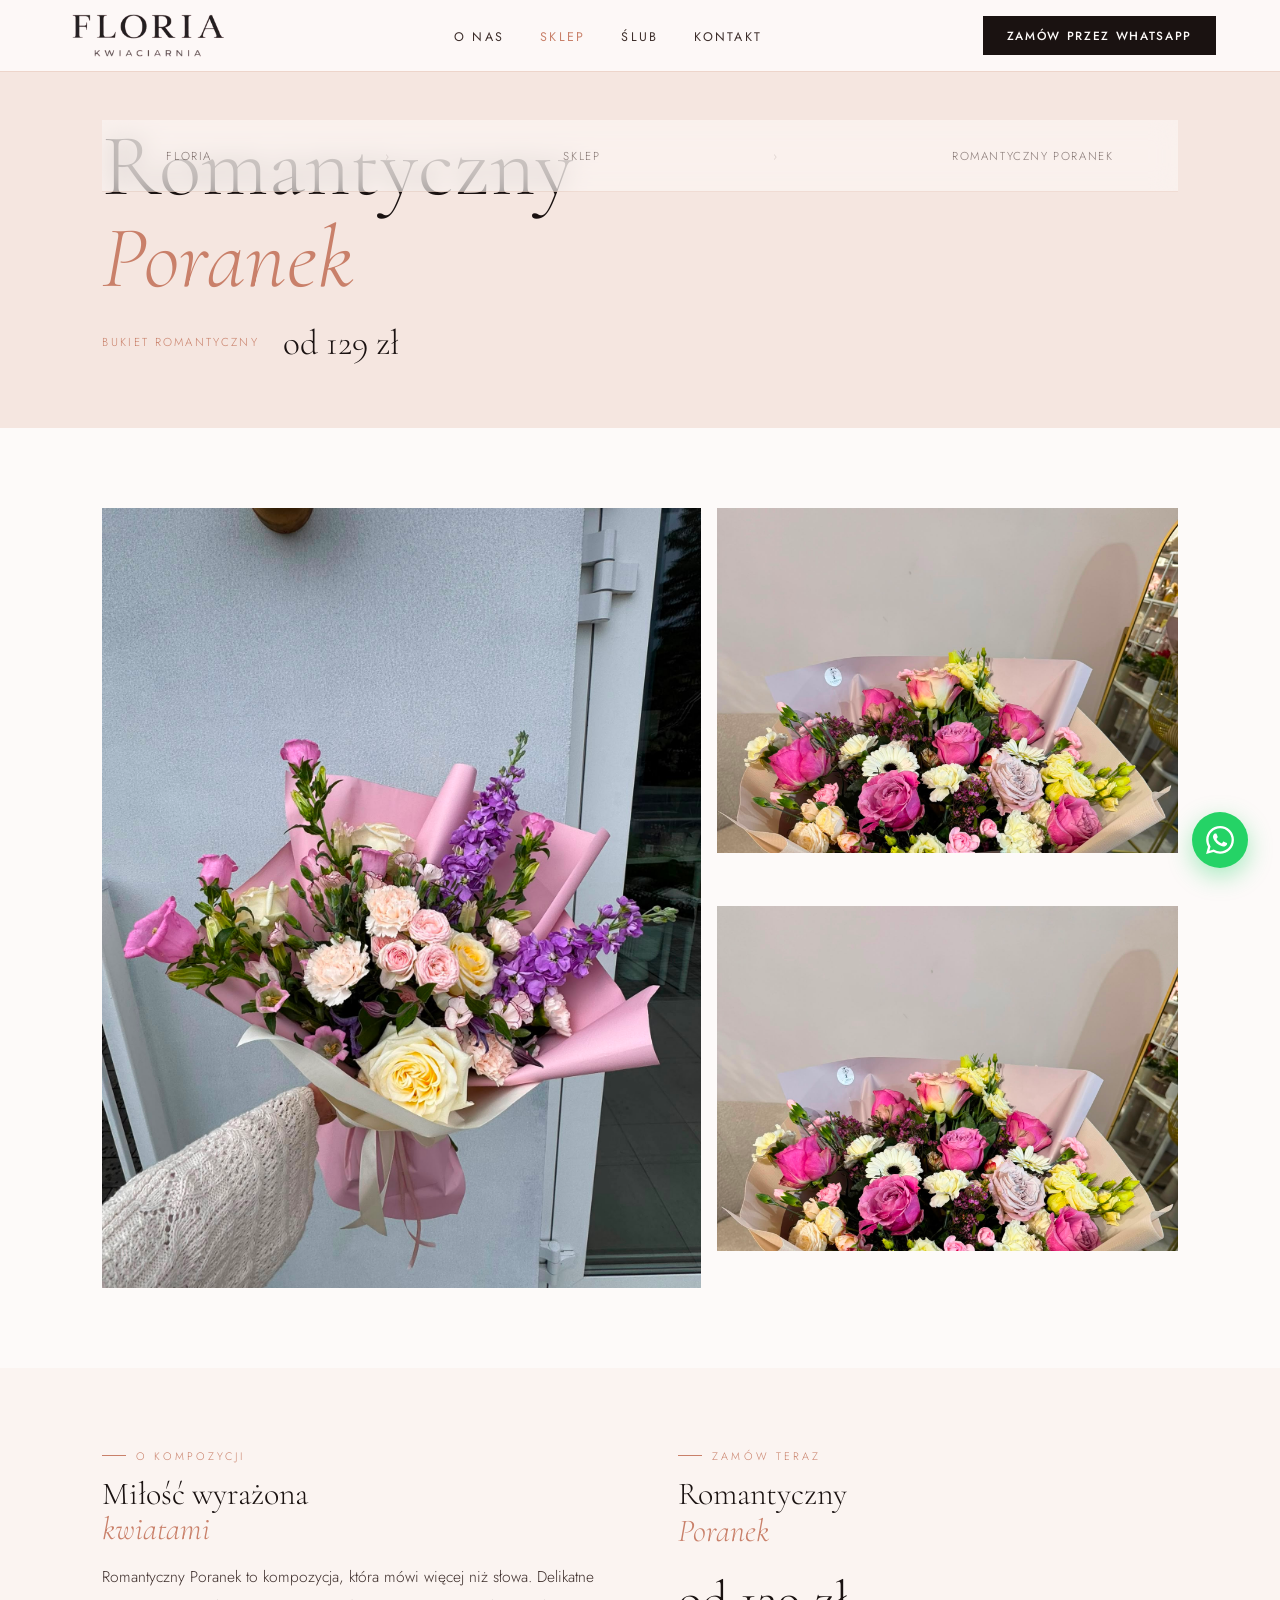
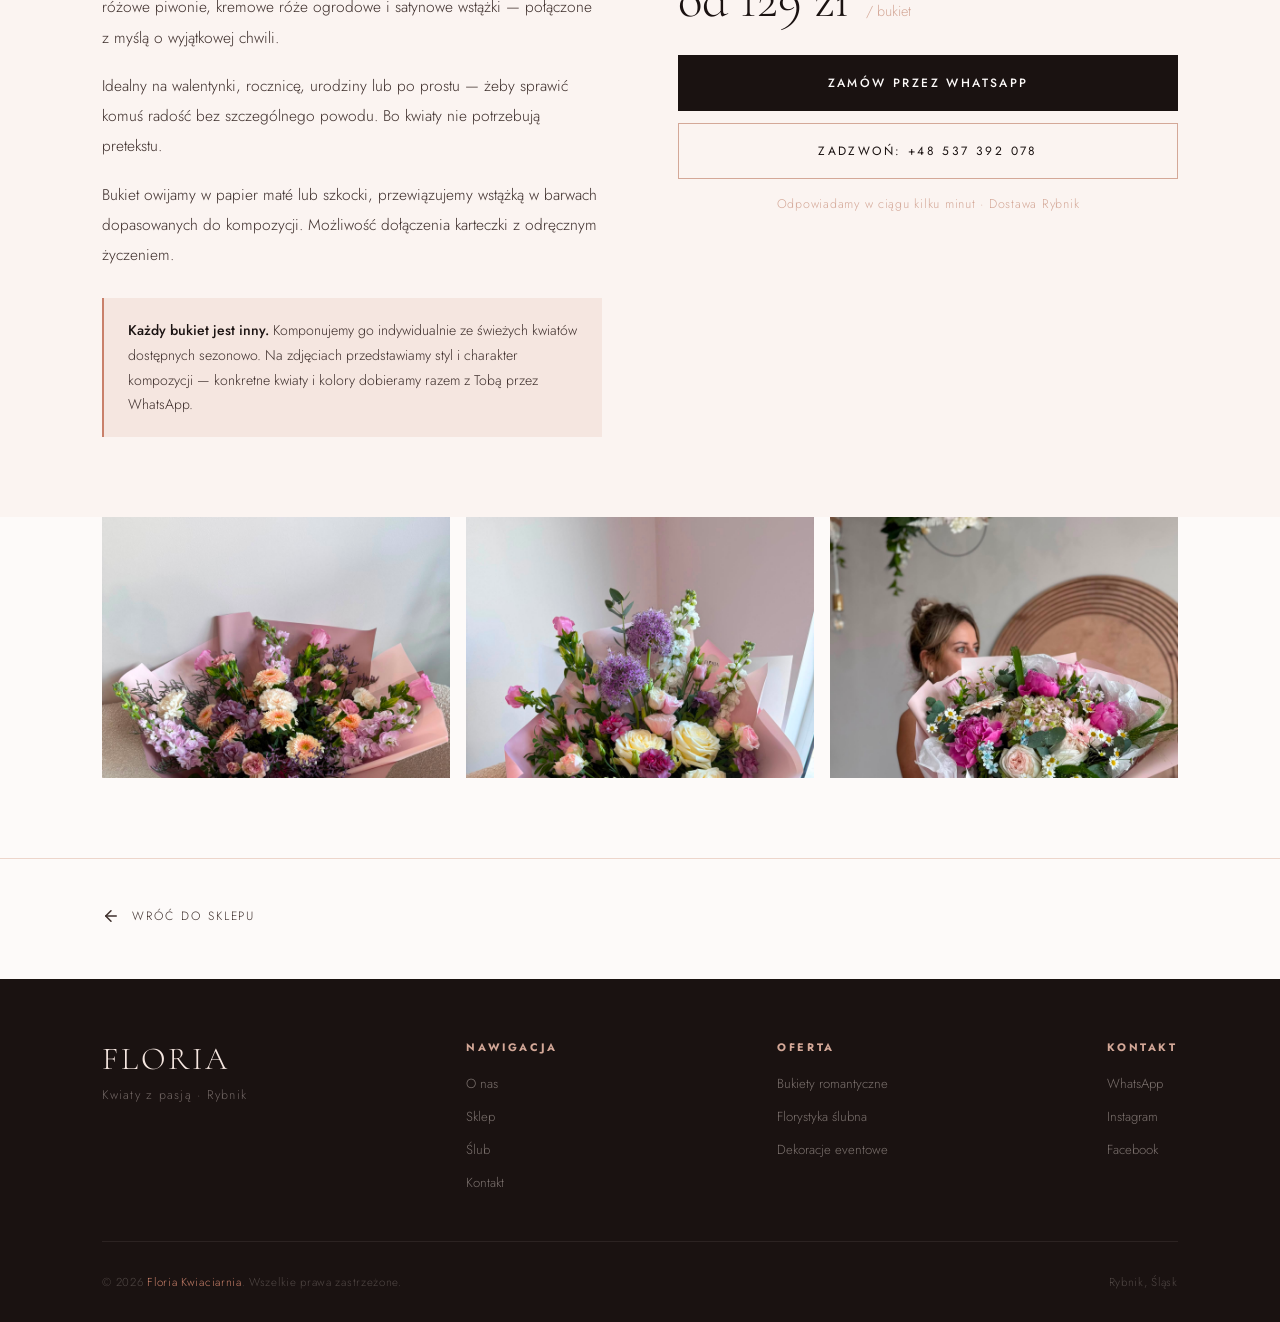
==== bukiet-romantyczny-poranek.html @ 24d621a2 "Add product subpages, wedding page and shared CSS - shared.css: extracted common styles for all subp" ====
<!DOCTYPE html>
<html lang="pl">
<head>
  <meta charset="UTF-8"/>
  <meta name="viewport" content="width=device-width, initial-scale=1.0"/>
  <title>Romantyczny Poranek — Bukiet kwiatów | Floria Kwiaciarnia Rybnik</title>
  <meta name="description" content="Romantyczny bukiet z różowych peonii, hortensji i delikatnych róż. Zamów przez WhatsApp — dostawa kwiatów Rybnik tego samego dnia. Floria Kwiaciarnia Rybnik."/>
  <link rel="canonical" href="https://kwiaciarniafloria.pl/bukiet-romantyczny-poranek.html"/>
  <link rel="stylesheet" href="shared.css"/>
</head>
<body>
<a href="#main-content" class="skip-link">Przejdź do treści</a>

<nav id="mainNav">
  <a href="index.html" class="nav-logo" aria-label="Floria – strona główna">
    <img src="images/logo-floria-nav.png" alt="Floria Kwiaciarnia Rybnik" width="160" height="80" loading="eager"/>
  </a>
  <ul class="nav-links">
    <li><a href="index.html#o-nas">O nas</a></li>
    <li><a href="index.html#sklep" class="active">Sklep</a></li>
    <li><a href="slub.html">Ślub</a></li>
    <li><a href="index.html#kontakt">Kontakt</a></li>
  </ul>
  <a href="https://wa.me/48502906966?text=Dzie%C5%84%20dobry!%20Chc%C4%99%20z%C5%82o%C5%BCy%C4%87%20zam%C3%B3wienie." class="nav-cta" target="_blank" rel="noopener noreferrer">Zamów przez WhatsApp</a>
  <button class="hamburger" id="hamburger" type="button" onclick="toggleMenu()" aria-label="Otwórz menu" aria-expanded="false">
    <span></span><span></span><span></span>
  </button>
</nav>
<div class="mobile-menu" id="mobileMenu">
  <a href="index.html#o-nas" onclick="closeMenu()">O nas</a>
  <a href="index.html#sklep" onclick="closeMenu()">Sklep</a>
  <a href="slub.html" onclick="closeMenu()">Ślub</a>
  <a href="index.html#kontakt" onclick="closeMenu()">Kontakt</a>
  <a href="https://wa.me/48502906966" target="_blank" rel="noopener noreferrer" style="color:var(--petal);margin-top:8px;">Zamów przez WhatsApp →</a>
</div>

<main id="main-content">

<!-- HERO -->
<section class="product-hero">
  <div class="product-hero-inner fade-up">
    <nav class="breadcrumb" aria-label="Breadcrumb">
      <a href="index.html">Floria</a>
      <span class="breadcrumb-sep">›</span>
      <a href="index.html#sklep">Sklep</a>
      <span class="breadcrumb-sep">›</span>
      <span>Romantyczny Poranek</span>
    </nav>
    <h1 class="product-hero-title">Romantyczny<br><em>Poranek</em></h1>
    <div class="product-hero-meta">
      <span class="product-hero-cat">Bukiet romantyczny</span>
      <span class="product-hero-price">od 129 zł</span>
    </div>
  </div>
</section>

<!-- GALLERY -->
<section class="product-gallery">
  <div class="product-gallery-inner">
    <div class="product-gallery-main fade-up">
      <img src="images/IMG-20260608-WA0166.jpg" alt="Romantyczny Poranek — bukiet różowych kwiatów Floria Rybnik" loading="eager"/>
    </div>
    <div class="product-gallery-thumb fade-up">
      <img src="images/IMG-20260608-WA0249.jpg" alt="Bukiet romantyczny — różowe róże i hortensje" loading="lazy"/>
    </div>
    <div class="product-gallery-thumb fade-up">
      <img src="images/IMG-20260608-WA0205.jpg" alt="Bukiet romantyczny — piwonie i kwiaty sezonowe" loading="lazy"/>
    </div>
  </div>
</section>

<!-- INFO + CTA -->
<section class="product-info-section">
  <div class="product-info-inner">
    <div class="product-info-desc fade-up">
      <div class="section-eyebrow">O kompozycji</div>
      <h2 class="section-title" style="font-size:clamp(1.8rem,2.5vw,2.6rem);">Miłość wyrażona<br><em>kwiatami</em></h2>
      <p>Romantyczny Poranek to kompozycja, która mówi więcej niż słowa. Delikatne różowe piwonie, kremowe róże ogrodowe i satynowe wstążki — połączone z myślą o wyjątkowej chwili.</p>
      <p>Idealny na walentynki, rocznicę, urodziny lub po prostu — żeby sprawić komuś radość bez szczególnego powodu. Bo kwiaty nie potrzebują pretekstu.</p>
      <p>Bukiet owijamy w papier maté lub szkocki, przewiązujemy wstążką w barwach dopasowanych do kompozycji. Możliwość dołączenia karteczki z odręcznym życzeniem.</p>
      <div class="product-info-note">
        <strong>Każdy bukiet jest inny.</strong> Komponujemy go indywidualnie ze świeżych kwiatów dostępnych sezonowo. Na zdjęciach przedstawiamy styl i charakter kompozycji — konkretne kwiaty i kolory dobieramy razem z Tobą przez WhatsApp.
      </div>
    </div>
    <div class="product-cta-box fade-up">
      <div class="section-eyebrow">Zamów teraz</div>
      <p class="product-cta-title">Romantyczny<br><em>Poranek</em></p>
      <p class="product-price-big">od 129 zł <small>/ bukiet</small></p>
      <a href="https://wa.me/48502906966?text=Dzie%C5%84%20dobry!%20Chc%C4%99%20zam%C3%B3wi%C4%87%20bukiet%20w%20stylu%20%E2%80%9ERomantyczny%20Poranek%E2%80%9D%20(od%20129%20z%C5%82)." class="btn-primary" target="_blank" rel="noopener noreferrer">Zamów przez WhatsApp</a>
      <a href="tel:+48537392078" class="btn-outline">Zadzwoń: +48 537 392 078</a>
      <p class="product-cta-note">Odpowiadamy w ciągu kilku minut · Dostawa Rybnik</p>
    </div>
  </div>
</section>

<!-- MORE PHOTOS -->
<section class="product-gallery" style="padding-top:0;">
  <div class="product-gallery-inner" style="grid-template-columns:repeat(3,1fr);grid-template-rows:auto;">
    <div class="product-gallery-thumb fade-up">
      <img src="images/IMG-20260608-WA0155.jpg" alt="Bukiet romantyczny — mieszanka pastelowych kwiatów" loading="lazy"/>
    </div>
    <div class="product-gallery-thumb fade-up">
      <img src="images/IMG-20260608-WA0163.jpg" alt="Romantyczny bukiet z białymi różami i lawendą" loading="lazy"/>
    </div>
    <div class="product-gallery-thumb fade-up">
      <img src="images/IMG-20260608-WA0170.jpg" alt="Luksusowy bukiet piwonii i stokrotek" loading="lazy"/>
    </div>
  </div>
</section>

<!-- BACK -->
<div class="back-section">
  <a href="index.html#sklep" class="back-link">
    <svg width="18" height="18" viewBox="0 0 24 24" fill="none" stroke="currentColor" stroke-width="2" stroke-linecap="round" stroke-linejoin="round"><line x1="19" y1="12" x2="5" y2="12"/><polyline points="12 19 5 12 12 5"/></svg>
    Wróć do sklepu
  </a>
</div>

</main>

<footer>
  <div class="footer-top">
    <div>
      <div class="footer-brand">FLORIA</div>
      <div class="footer-tagline">Kwiaty z pasją · Rybnik</div>
    </div>
    <div class="footer-links-col">
      <h4>Nawigacja</h4>
      <ul>
        <li><a href="index.html#o-nas">O nas</a></li>
        <li><a href="index.html#sklep">Sklep</a></li>
        <li><a href="slub.html">Ślub</a></li>
        <li><a href="index.html#kontakt">Kontakt</a></li>
      </ul>
    </div>
    <div class="footer-links-col">
      <h4>Oferta</h4>
      <ul>
        <li><a href="index.html#sklep">Bukiety romantyczne</a></li>
        <li><a href="slub.html">Florystyka ślubna</a></li>
        <li><a href="index.html#sklep">Dekoracje eventowe</a></li>
      </ul>
    </div>
    <div class="footer-links-col">
      <h4>Kontakt</h4>
      <ul>
        <li><a href="https://wa.me/48502906966" target="_blank" rel="noopener noreferrer">WhatsApp</a></li>
        <li><a href="https://www.instagram.com/kwiaciarnia.floria/" target="_blank" rel="noopener noreferrer">Instagram</a></li>
        <li><a href="https://www.facebook.com/people/Kwiaciarnia-Floria/61571838223422/" target="_blank" rel="noopener noreferrer">Facebook</a></li>
      </ul>
    </div>
  </div>
  <div class="footer-bottom">
    <div class="footer-copy">© 2026 <span>Floria Kwiaciarnia</span>. Wszelkie prawa zastrzeżone.</div>
    <div class="footer-copy">Rybnik, Śląsk</div>
  </div>
</footer>

<a href="https://wa.me/48502906966?text=Dzie%C5%84%20dobry!%20Chc%C4%99%20zam%C3%B3wi%C4%87%20bukiet." class="wa-fab" target="_blank" rel="noopener noreferrer" title="Zamów przez WhatsApp" aria-label="WhatsApp">
  <svg viewBox="0 0 24 24"><path d="M17.472 14.382c-.297-.149-1.758-.867-2.03-.967-.273-.099-.471-.148-.67.15-.197.297-.767.966-.94 1.164-.173.199-.347.223-.644.075-.297-.15-1.255-.463-2.39-1.475-.883-.788-1.48-1.761-1.653-2.059-.173-.297-.018-.458.13-.606.134-.133.298-.347.446-.52.149-.174.198-.298.298-.497.099-.198.05-.371-.025-.52-.075-.149-.669-1.612-.916-2.207-.242-.579-.487-.5-.669-.51-.173-.008-.371-.01-.57-.01-.198 0-.52.074-.792.372-.272.297-1.04 1.016-1.04 2.479 0 1.462 1.065 2.875 1.213 3.074.149.198 2.096 3.2 5.077 4.487.709.306 1.262.489 1.694.625.712.227 1.36.195 1.871.118.571-.085 1.758-.719 2.006-1.413.248-.694.248-1.289.173-1.413-.074-.124-.272-.198-.57-.347m-5.421 7.403h-.004a9.87 9.87 0 01-5.031-1.378l-.361-.214-3.741.982.998-3.648-.235-.374a9.86 9.86 0 01-1.51-5.26c.001-5.45 4.436-9.884 9.888-9.884 2.64 0 5.122 1.03 6.988 2.898a9.825 9.825 0 012.893 6.994c-.003 5.45-4.437 9.884-9.885 9.884m8.413-18.297A11.815 11.815 0 0012.05 0C5.495 0 .16 5.335.157 11.892c0 2.096.547 4.142 1.588 5.945L.057 24l6.305-1.654a11.882 11.882 0 005.683 1.448h.005c6.554 0 11.89-5.335 11.893-11.893a11.821 11.821 0 00-3.48-8.413z"/></svg>
</a>

<script>
  window.addEventListener('scroll', () => { document.getElementById('mainNav').classList.toggle('scrolled', window.scrollY > 40); });
  function toggleMenu() { const m = document.getElementById('mobileMenu'), b = document.getElementById('hamburger'), o = m.classList.toggle('open'); b.setAttribute('aria-expanded', String(o)); b.setAttribute('aria-label', o ? 'Zamknij menu' : 'Otwórz menu'); }
  function closeMenu() { document.getElementById('mobileMenu').classList.remove('open'); const b = document.getElementById('hamburger'); b.setAttribute('aria-expanded','false'); b.setAttribute('aria-label','Otwórz menu'); }
  const obs = new IntersectionObserver(es => es.forEach(e => { if (e.isIntersecting) { e.target.classList.add('visible'); obs.unobserve(e.target); } }), { threshold: 0.1 });
  document.querySelectorAll('.fade-up').forEach(el => obs.observe(el));
</script>
</body>
</html>
---- shared.css ----
/* ═══════════════════════════════════════════════════════
   FLORIA — shared.css  (używany przez podstrony)
   ═══════════════════════════════════════════════════════ */
@import url('https://fonts.googleapis.com/css2?family=Cormorant+Garamond:ital,wght@0,300;0,400;0,600;1,300;1,400&family=Jost:wght@300;400;500&display=swap');

*, *::before, *::after { margin: 0; padding: 0; box-sizing: border-box; }

:root {
  --blush:      #f5e6e0;
  --blush-mid:  #edd5cb;
  --blush-deep: #d4a898;
  --ink:        #1a1211;
  --ink-soft:   #3d2e2b;
  --petal:      #c9806a;
  --white:      #fdfaf9;
  --serif: 'Cormorant Garamond', Georgia, serif;
  --sans:  'Jost', sans-serif;
}

html { scroll-behavior: smooth; }
body { background: var(--white); color: var(--ink); font-family: var(--sans); font-weight: 300; overflow-x: hidden; }
::-webkit-scrollbar { width: 4px; }
::-webkit-scrollbar-track { background: var(--blush); }
::-webkit-scrollbar-thumb { background: var(--petal); }

/* ── NAV ── */
nav { position: fixed; top: 0; left: 0; right: 0; z-index: 100; display: flex; align-items: center; justify-content: space-between; padding: 0 5vw; height: 72px; background: rgba(253,250,249,.92); backdrop-filter: blur(12px); border-bottom: 1px solid var(--blush-mid); transition: box-shadow .3s; }
nav.scrolled { box-shadow: 0 2px 24px rgba(26,18,17,.06); }
.nav-logo { font-family: var(--serif); font-size: 1.5rem; font-weight: 600; letter-spacing: .14em; color: var(--ink); text-decoration: none; display: flex; align-items: center; gap: 8px; padding: 2px 0; }
.nav-logo img { height: 54px; width: auto; display: block; object-fit: contain; transition: opacity .3s; }
.nav-logo:hover img { opacity: .75; }
.nav-links { display: flex; gap: 36px; list-style: none; }
.nav-links a { font-family: var(--sans); font-size: .78rem; font-weight: 400; letter-spacing: .18em; text-transform: uppercase; color: var(--ink-soft); text-decoration: none; transition: color .25s; }
.nav-links a:hover, .nav-links a.active { color: var(--petal); }
.nav-cta { font-family: var(--sans); font-size: .74rem; font-weight: 500; letter-spacing: .14em; text-transform: uppercase; color: var(--white); background: var(--ink); border: none; padding: 11px 24px; cursor: pointer; text-decoration: none; transition: background .25s; }
.nav-cta:hover { background: var(--petal); }
.hamburger { display: none; flex-direction: column; gap: 5px; cursor: pointer; padding: 4px; background: none; border: none; }
.hamburger span { display: block; width: 24px; height: 1.5px; background: var(--ink); transition: .3s; }
.mobile-menu { display: none; position: fixed; top: 72px; left: 0; right: 0; background: var(--white); border-bottom: 1px solid var(--blush-mid); padding: 24px 5vw 32px; z-index: 99; flex-direction: column; gap: 20px; }
.mobile-menu.open { display: flex; }
.mobile-menu a { font-family: var(--sans); font-size: .9rem; letter-spacing: .16em; text-transform: uppercase; color: var(--ink-soft); text-decoration: none; }
@media (max-width: 768px) { .nav-links, .nav-cta { display: none; } .hamburger { display: flex; } }

/* ── TYPOGRAPHY ── */
.section-eyebrow { font-size: .68rem; letter-spacing: .28em; text-transform: uppercase; color: var(--petal); margin-bottom: 12px; display: flex; align-items: center; gap: 10px; }
.section-eyebrow::before { content: ''; display: inline-block; width: 24px; height: 1px; background: var(--petal); }
.section-title { font-family: var(--serif); font-size: clamp(2.4rem, 3.5vw, 3.8rem); font-weight: 300; line-height: 1.1; color: var(--ink); margin-bottom: 16px; }
.section-title em { font-style: italic; color: var(--petal); }
.section-desc { font-size: .92rem; line-height: 1.9; color: var(--ink-soft); max-width: 520px; }

/* ── BUTTONS ── */
.btn-primary, .btn-outline { font-family: var(--sans); font-size: .75rem; letter-spacing: .2em; text-transform: uppercase; padding: 18px 44px; min-height: 56px; cursor: pointer; text-decoration: none; display: inline-flex; align-items: center; justify-content: center; text-align: center; line-height: 1.35; transition: .25s; }
.btn-primary { font-weight: 500; color: var(--white); background: var(--ink); border: 1px solid var(--ink); }
.btn-primary:hover { background: var(--petal); border-color: var(--petal); transform: translateY(-2px); }
.btn-outline { font-weight: 400; color: var(--ink); background: transparent; border: 1px solid var(--blush-deep); }
.btn-outline:hover { border-color: var(--petal); color: var(--petal); transform: translateY(-2px); }

/* ── FOOTER ── */
footer { background: var(--ink); padding: 60px 8vw 32px; }
.footer-top { display: flex; justify-content: space-between; align-items: flex-start; flex-wrap: wrap; gap: 40px; padding-bottom: 48px; border-bottom: 1px solid rgba(245,230,224,.08); margin-bottom: 32px; }
.footer-brand { font-family: var(--serif); font-size: 2rem; font-weight: 300; color: var(--blush); letter-spacing: .08em; }
.footer-brand span { color: var(--petal); }
.footer-tagline { font-size: .78rem; color: rgba(245,230,224,.4); margin-top: 8px; letter-spacing: .1em; }
.footer-links-col h4 { font-family: var(--sans); font-size: .68rem; letter-spacing: .24em; text-transform: uppercase; color: var(--blush-deep); margin-bottom: 16px; }
.footer-links-col ul { list-style: none; display: flex; flex-direction: column; gap: 10px; }
.footer-links-col a { font-size: .82rem; color: rgba(245,230,224,.45); text-decoration: none; transition: color .2s; }
.footer-links-col a:hover { color: var(--blush); }
.footer-bottom { display: flex; justify-content: space-between; align-items: center; flex-wrap: wrap; gap: 12px; }
.footer-copy { font-size: .72rem; color: rgba(245,230,224,.25); letter-spacing: .06em; }
.footer-copy span { color: var(--petal); }

/* ── WA FAB ── */
.wa-fab { position: fixed; bottom: 32px; right: 32px; z-index: 200; width: 56px; height: 56px; background: #25d366; border-radius: 50%; display: flex; align-items: center; justify-content: center; box-shadow: 0 8px 24px rgba(37,211,102,.4); text-decoration: none; transition: transform .25s, box-shadow .25s; animation: fabPulse 3s ease infinite; }
.wa-fab:hover { transform: scale(1.1); box-shadow: 0 12px 32px rgba(37,211,102,.5); }
.wa-fab svg { width: 28px; height: 28px; fill: #fff; }
@keyframes fabPulse { 0%,100% { box-shadow: 0 8px 24px rgba(37,211,102,.4); } 50% { box-shadow: 0 8px 32px rgba(37,211,102,.65); } }

/* ── FADE-UP ── */
.fade-up { opacity: 0; transform: translateY(28px); transition: opacity .8s ease, transform .8s ease; }
.fade-up.visible { opacity: 1; transform: translateY(0); }

/* ── UTILS ── */
.sr-only { position: absolute; width: 1px; height: 1px; padding: 0; margin: -1px; overflow: hidden; clip: rect(0,0,0,0); white-space: nowrap; border: 0; }
.skip-link { position: fixed; top: 12px; left: 12px; z-index: 9999; transform: translateY(-160%); background: var(--ink); color: var(--white); padding: 12px 18px; text-decoration: none; font-weight: 500; }
.skip-link:focus { transform: translateY(0); }
a:focus-visible, button:focus-visible { outline: 3px solid #6f3a2d; outline-offset: 4px; }

/* ═══════════════════════════════════════════════════════
   PRODUCT PAGE
   ═══════════════════════════════════════════════════════ */
.product-hero {
  padding: 120px 8vw 64px;
  background: var(--blush);
  min-height: 300px;
  display: flex;
  align-items: flex-end;
}
.product-hero-inner { max-width: 1180px; width: 100%; margin: 0 auto; }

.breadcrumb { font-family: var(--sans); font-size: .72rem; letter-spacing: .14em; text-transform: uppercase; color: var(--ink-soft); opacity: .6; margin-bottom: 20px; display: flex; align-items: center; gap: 8px; }
.breadcrumb a { color: inherit; text-decoration: none; transition: color .2s, opacity .2s; }
.breadcrumb a:hover { color: var(--petal); opacity: 1; }
.breadcrumb-sep { opacity: .35; }

.product-hero-title { font-family: var(--serif); font-size: clamp(3rem, 7vw, 5.5rem); font-weight: 300; line-height: 1.05; color: var(--ink); }
.product-hero-title em { font-style: italic; color: var(--petal); }
.product-hero-meta { display: flex; align-items: center; gap: 24px; margin-top: 16px; flex-wrap: wrap; }
.product-hero-cat { font-size: .72rem; letter-spacing: .2em; text-transform: uppercase; color: var(--petal); }
.product-hero-price { font-family: var(--serif); font-size: 2.2rem; font-weight: 300; color: var(--ink); }

/* GALLERY */
.product-gallery { padding: 80px 8vw; background: var(--white); }
.product-gallery-inner {
  max-width: 1180px;
  margin: 0 auto;
  display: grid;
  grid-template-columns: 1.3fr 1fr;
  grid-template-rows: auto auto;
  gap: 16px;
}
.product-gallery-main { grid-row: span 2; overflow: hidden; }
.product-gallery-main img { width: 100%; height: 100%; max-height: 780px; object-fit: cover; object-position: center top; display: block; transition: transform .6s ease; }
.product-gallery-main:hover img { transform: scale(1.03); }
.product-gallery-thumb { overflow: hidden; }
.product-gallery-thumb img { width: 100%; aspect-ratio: 4/3; object-fit: cover; object-position: center top; display: block; transition: transform .5s ease; }
.product-gallery-thumb:hover img { transform: scale(1.04); }

/* PRODUCT INFO */
.product-info-section { padding: 80px 8vw; background: #fbf4f1; }
.product-info-inner { max-width: 1180px; margin: 0 auto; display: grid; grid-template-columns: 1fr 1fr; gap: clamp(40px, 6vw, 96px); align-items: start; }
.product-info-desc p { font-size: .97rem; line-height: 1.95; color: var(--ink-soft); margin-bottom: 18px; }
.product-info-note { background: var(--blush); border-left: 2px solid var(--petal); padding: 20px 24px; margin-top: 28px; font-size: .88rem; line-height: 1.75; color: var(--ink-soft); }
.product-info-note strong { color: var(--ink); font-weight: 500; }

.product-cta-box { display: flex; flex-direction: column; }
.product-cta-title { font-family: var(--serif); font-size: clamp(1.8rem, 2.5vw, 2.8rem); font-weight: 300; line-height: 1.15; color: var(--ink); margin-bottom: 8px; }
.product-cta-title em { font-style: italic; color: var(--petal); }
.product-price-big { font-family: var(--serif); font-size: 3.2rem; font-weight: 300; color: var(--ink); margin: 12px 0 24px; }
.product-price-big small { font-size: .9rem; color: var(--blush-deep); margin-left: 6px; font-family: var(--sans); }
.product-cta-box .btn-primary { width: 100%; min-width: unset; margin-bottom: 12px; }
.product-cta-box .btn-outline { width: 100%; min-width: unset; }
.product-cta-note { margin-top: 16px; font-size: .78rem; color: var(--blush-deep); letter-spacing: .06em; text-align: center; }

/* BACK */
.back-section { padding: 48px 8vw; background: var(--white); border-top: 1px solid var(--blush-mid); }
.back-link { font-family: var(--sans); font-size: .75rem; letter-spacing: .16em; text-transform: uppercase; color: var(--ink-soft); text-decoration: none; display: inline-flex; align-items: center; gap: 12px; transition: color .2s; }
.back-link svg { transition: transform .2s; }
.back-link:hover { color: var(--petal); }
.back-link:hover svg { transform: translateX(-4px); }

/* ═══════════════════════════════════════════════════════
   WEDDING PAGE
   ═══════════════════════════════════════════════════════ */
.wedding-hero {
  position: relative;
  min-height: 80vh;
  display: flex;
  align-items: flex-end;
  padding: 120px 8vw 88px;
  overflow: hidden;
  background: var(--blush);
}
.wedding-hero-bg { position: absolute; inset: 0; width: 100%; height: 100%; object-fit: cover; object-position: center 30%; }
.wedding-hero-overlay { position: absolute; inset: 0; background: linear-gradient(to right, rgba(245,230,224,.95) 45%, rgba(245,230,224,.25)); }
.wedding-hero-content { position: relative; z-index: 2; max-width: 580px; }
.wedding-hero-content .section-eyebrow { margin-bottom: 16px; }
.wedding-hero-actions { display: flex; gap: 12px; flex-wrap: wrap; margin-top: 36px; }

.wedding-gallery { padding: 96px 8vw; background: var(--white); }
.wedding-gallery-header { max-width: 1180px; margin: 0 auto 56px; }
.wedding-gallery-grid {
  max-width: 1180px;
  margin: 0 auto;
  display: grid;
  grid-template-columns: repeat(3, 1fr);
  grid-template-rows: auto auto;
  gap: 16px;
}
.w-item { overflow: hidden; }
.w-item.tall { grid-row: span 2; }
.w-item.wide { grid-column: span 2; }
.w-item img { width: 100%; height: 100%; object-fit: cover; object-position: center top; display: block; transition: transform .6s ease; }
.w-item:not(.tall) img { aspect-ratio: 4/3; }
.w-item.tall img { aspect-ratio: unset; height: 100%; min-height: 400px; }
.w-item:hover img { transform: scale(1.04); }

.wedding-services { padding: 96px 8vw; background: #fbf4f1; }
.wedding-services-header { max-width: 1180px; margin: 0 auto 56px; }
.wedding-services-grid { max-width: 1180px; margin: 0 auto; display: grid; grid-template-columns: repeat(2, 1fr); gap: 24px; }
.ws-card { background: var(--white); padding: 40px 36px; border: 1px solid var(--blush-mid); transition: box-shadow .3s; }
.ws-card:hover { box-shadow: 0 8px 32px rgba(201,128,106,.12); }
.ws-icon { width: 44px; height: 44px; color: var(--petal); margin-bottom: 20px; }
.ws-icon svg { width: 44px; height: 44px; stroke: currentColor; fill: none; stroke-width: 1.4; }
.ws-title { font-family: var(--serif); font-size: 1.75rem; font-weight: 300; color: var(--ink); margin-bottom: 12px; }
.ws-desc { font-size: .9rem; line-height: 1.85; color: var(--ink-soft); }

.wedding-process { padding: 96px 8vw; background: var(--blush); }
.wedding-process-header { max-width: 1180px; margin: 0 auto 56px; }
.wedding-process-steps { max-width: 1180px; margin: 0 auto; display: grid; grid-template-columns: repeat(4, 1fr); gap: 32px; }
.wp-step { text-align: center; }
.wp-num { font-family: var(--serif); font-size: 4rem; font-weight: 300; color: var(--blush-deep); line-height: 1; opacity: .5; margin-bottom: 12px; }
.wp-step-title { font-family: var(--serif); font-size: 1.3rem; font-weight: 300; color: var(--ink); margin-bottom: 10px; }
.wp-step-desc { font-size: .85rem; line-height: 1.7; color: var(--ink-soft); }

.wedding-cta { padding: 100px 8vw; background: var(--ink); text-align: center; }
.wedding-cta h2 { font-family: var(--serif); font-size: clamp(2.4rem, 4vw, 4.2rem); font-weight: 300; color: var(--blush); line-height: 1.1; margin-bottom: 20px; }
.wedding-cta h2 em { font-style: italic; color: var(--petal); }
.wedding-cta p { font-size: .95rem; color: rgba(245,230,224,.5); max-width: 480px; margin: 0 auto 44px; line-height: 1.85; }
.wedding-cta-btns { display: flex; gap: 12px; justify-content: center; flex-wrap: wrap; }
.wedding-cta .btn-primary { background: var(--petal); border-color: var(--petal); min-width: unset; }
.wedding-cta .btn-primary:hover { background: var(--blush-deep); border-color: var(--blush-deep); }
.wedding-cta .btn-outline { border-color: rgba(245,230,224,.3); color: var(--blush); min-width: unset; }
.wedding-cta .btn-outline:hover { border-color: var(--blush); color: var(--blush); }

/* ── RESPONSIVE ── */
@media (max-width: 960px) {
  .product-gallery-inner { grid-template-columns: 1fr; }
  .product-gallery-main { grid-row: span 1; }
  .product-gallery-main img { max-height: 520px; }
  .product-info-inner { grid-template-columns: 1fr; }
  .wedding-services-grid { grid-template-columns: 1fr; }
  .wedding-gallery-grid { grid-template-columns: 1fr 1fr; }
  .w-item.tall { grid-row: span 1; }
  .w-item.tall img { min-height: unset; }
  .wedding-process-steps { grid-template-columns: 1fr 1fr; gap: 24px; }
}
@media (max-width: 600px) {
  .product-hero { padding: 100px 6vw 48px; }
  .product-gallery, .product-info-section { padding: 56px 6vw; }
  .wedding-gallery { padding: 64px 6vw; }
  .wedding-gallery-grid { grid-template-columns: 1fr; }
  .w-item.wide { grid-column: span 1; }
  .wedding-process-steps { grid-template-columns: 1fr; }
  .wedding-services { padding: 64px 6vw; }
  .wedding-cta { padding: 72px 6vw; }
  .back-section { padding: 36px 6vw; }
}
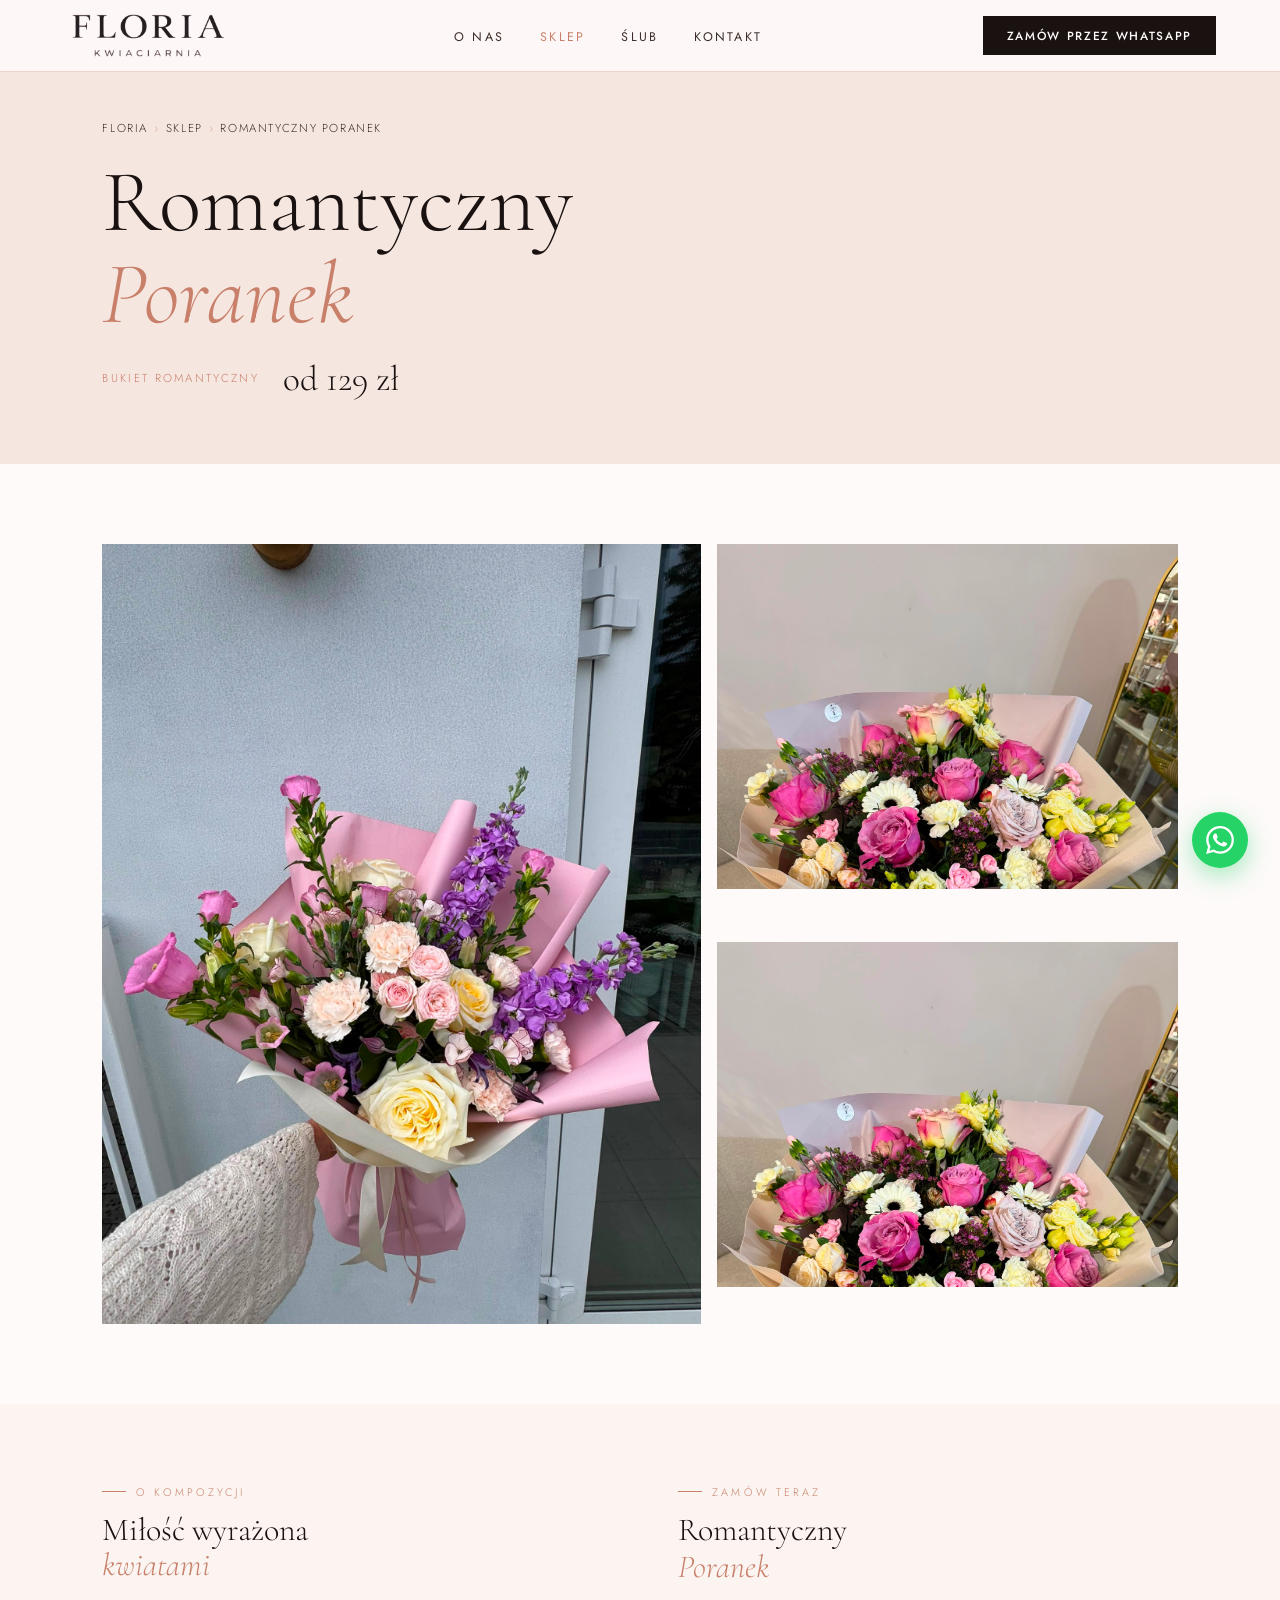
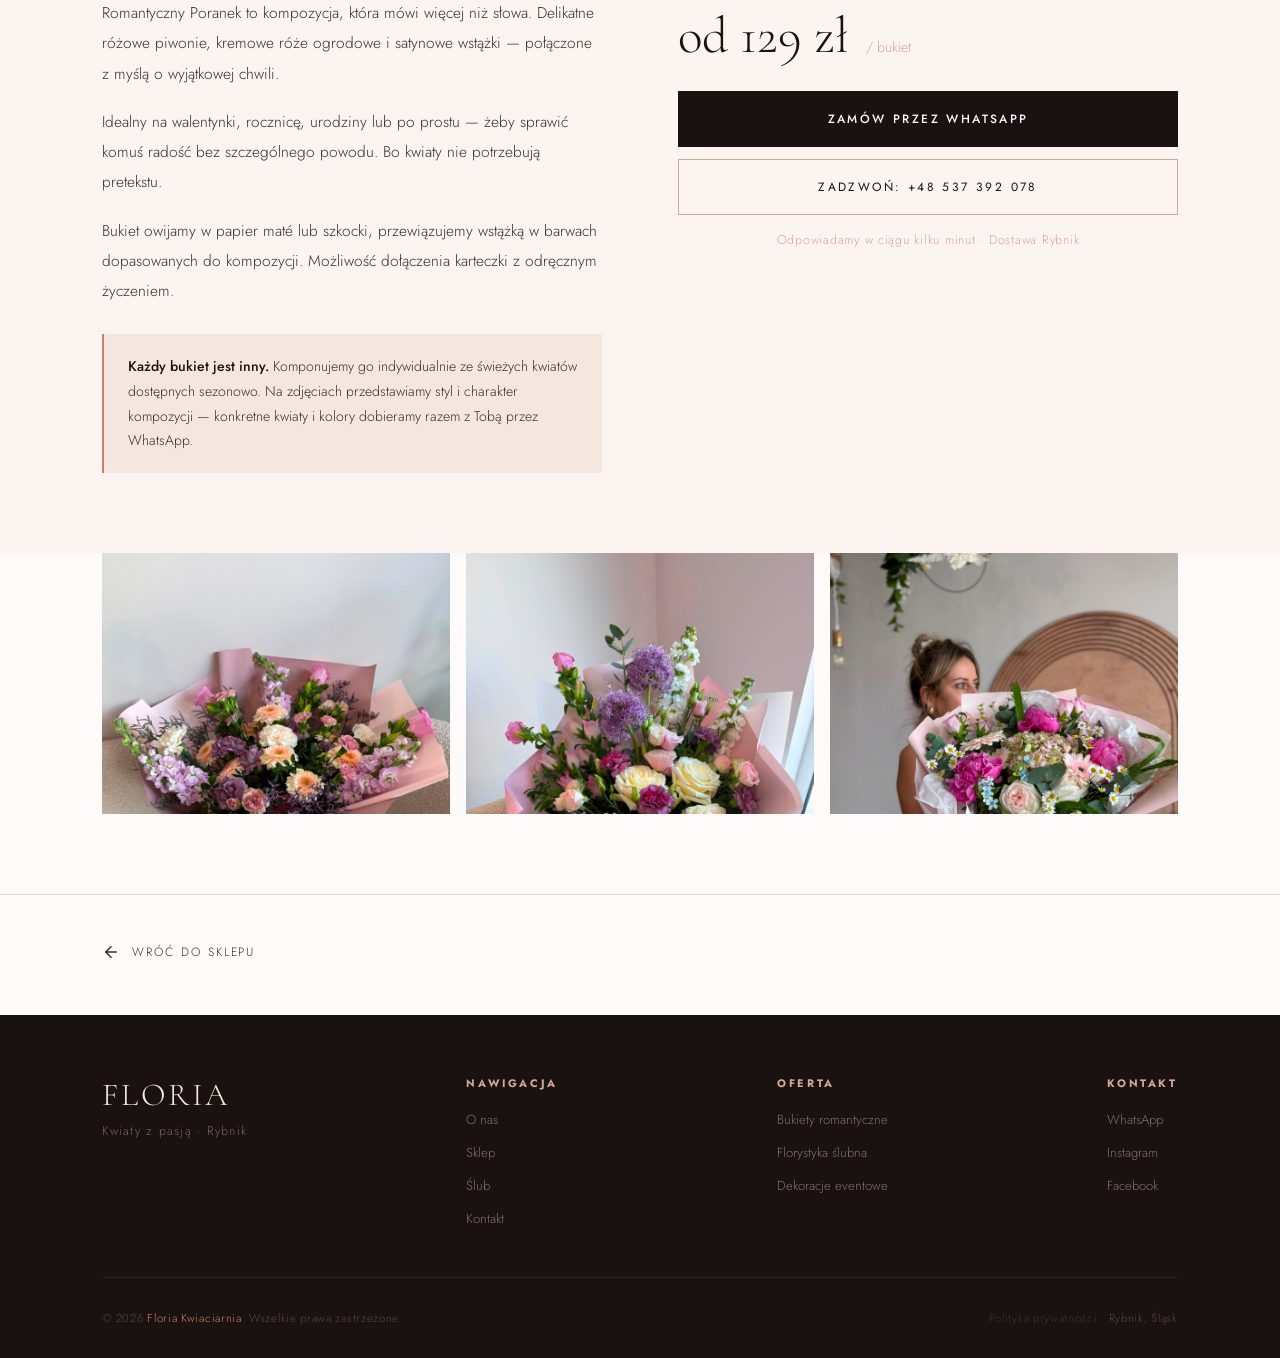
==== commit 2efa4604: "Add privacy policy, update sitemap and robots.txt - polityka-prywatnosci.html: RODO-compliant privac" ====
--- a/bukiet-romantyczny-poranek.html
+++ b/bukiet-romantyczny-poranek.html
@@ -152,7 +152,7 @@
   </div>
   <div class="footer-bottom">
     <div class="footer-copy">© 2026 <span>Floria Kwiaciarnia</span>. Wszelkie prawa zastrzeżone.</div>
-    <div class="footer-copy">Rybnik, Śląsk</div>
+    <div class="footer-copy"><a href="polityka-prywatnosci.html" style="color:inherit;text-decoration:none;opacity:.6;">Polityka prywatności</a> · Rybnik, Śląsk</div>
   </div>
 </footer>
 
--- a/shared.css
+++ b/shared.css
@@ -24,8 +24,8 @@
 ::-webkit-scrollbar-thumb { background: var(--petal); }
 
 /* ── NAV ── */
-nav { position: fixed; top: 0; left: 0; right: 0; z-index: 100; display: flex; align-items: center; justify-content: space-between; padding: 0 5vw; height: 72px; background: rgba(253,250,249,.92); backdrop-filter: blur(12px); border-bottom: 1px solid var(--blush-mid); transition: box-shadow .3s; }
-nav.scrolled { box-shadow: 0 2px 24px rgba(26,18,17,.06); }
+#mainNav { position: fixed; top: 0; left: 0; right: 0; z-index: 100; display: flex; align-items: center; justify-content: space-between; padding: 0 5vw; height: 72px; background: rgba(253,250,249,.92); backdrop-filter: blur(12px); border-bottom: 1px solid var(--blush-mid); transition: box-shadow .3s; }
+#mainNav.scrolled { box-shadow: 0 2px 24px rgba(26,18,17,.06); }
 .nav-logo { font-family: var(--serif); font-size: 1.5rem; font-weight: 600; letter-spacing: .14em; color: var(--ink); text-decoration: none; display: flex; align-items: center; gap: 8px; padding: 2px 0; }
 .nav-logo img { height: 54px; width: auto; display: block; object-fit: contain; transition: opacity .3s; }
 .nav-logo:hover img { opacity: .75; }
@@ -97,10 +97,31 @@
 }
 .product-hero-inner { max-width: 1180px; width: 100%; margin: 0 auto; }
 
-.breadcrumb { font-family: var(--sans); font-size: .72rem; letter-spacing: .14em; text-transform: uppercase; color: var(--ink-soft); opacity: .6; margin-bottom: 20px; display: flex; align-items: center; gap: 8px; }
-.breadcrumb a { color: inherit; text-decoration: none; transition: color .2s, opacity .2s; }
-.breadcrumb a:hover { color: var(--petal); opacity: 1; }
-.breadcrumb-sep { opacity: .35; }
+.breadcrumb {
+  /* hard reset — żeby nie złapać żadnych styli z nav */
+  position: static !important;
+  top: auto !important; left: auto !important; right: auto !important;
+  z-index: auto !important;
+  background: transparent !important;
+  backdrop-filter: none !important;
+  border: none !important;
+  height: auto !important;
+  box-shadow: none !important;
+  /* własne style */
+  font-family: var(--sans);
+  font-size: .72rem;
+  letter-spacing: .14em;
+  text-transform: uppercase;
+  color: var(--ink-soft);
+  margin-bottom: 20px;
+  display: flex;
+  align-items: center;
+  flex-wrap: wrap;
+  gap: 6px;
+}
+.breadcrumb a { color: var(--ink-soft); text-decoration: none; transition: color .2s; }
+.breadcrumb a:hover { color: var(--petal); }
+.breadcrumb-sep { color: var(--blush-deep); }
 
 .product-hero-title { font-family: var(--serif); font-size: clamp(3rem, 7vw, 5.5rem); font-weight: 300; line-height: 1.05; color: var(--ink); }
 .product-hero-title em { font-style: italic; color: var(--petal); }
@@ -225,13 +246,41 @@
   .wedding-process-steps { grid-template-columns: 1fr 1fr; gap: 24px; }
 }
 @media (max-width: 600px) {
-  .product-hero { padding: 100px 6vw 48px; }
-  .product-gallery, .product-info-section { padding: 56px 6vw; }
-  .wedding-gallery { padding: 64px 6vw; }
+  /* hero */
+  .product-hero { padding: 88px 5vw 36px; min-height: unset; }
+  .product-hero-title { font-size: clamp(2.2rem, 11vw, 3.2rem); }
+  .product-hero-price { font-size: 1.6rem; }
+  .product-hero-meta { gap: 14px; margin-top: 12px; }
+  /* breadcrumb */
+  .breadcrumb { font-size: .65rem; gap: 5px; margin-bottom: 14px; flex-wrap: wrap; }
+  /* gallery */
+  .product-gallery { padding: 32px 5vw; }
+  .product-gallery-inner { gap: 8px; }
+  .product-gallery-main img { max-height: 420px; }
+  .product-gallery-thumb img { aspect-ratio: 3/2; }
+  /* info */
+  .product-info-section { padding: 40px 5vw; }
+  .product-info-inner { gap: 32px; }
+  .product-info-desc p { font-size: .92rem; }
+  .product-price-big { font-size: 2.4rem; }
+  .product-cta-title { font-size: 1.6rem; }
+  .btn-primary, .btn-outline { padding: 16px 28px; font-size: .72rem; }
+  /* back */
+  .back-section { padding: 32px 5vw; }
+  /* wedding */
+  .wedding-hero { padding: 88px 5vw 56px; min-height: 60vh; }
+  .wedding-gallery { padding: 48px 5vw; }
   .wedding-gallery-grid { grid-template-columns: 1fr; }
   .w-item.wide { grid-column: span 1; }
   .wedding-process-steps { grid-template-columns: 1fr; }
-  .wedding-services { padding: 64px 6vw; }
-  .wedding-cta { padding: 72px 6vw; }
-  .back-section { padding: 36px 6vw; }
-}
+  .wedding-services { padding: 48px 5vw; }
+  .wedding-cta { padding: 60px 5vw; }
+  .footer-top {
+    display: grid;
+    grid-template-columns: 1fr 1fr;
+    gap: 32px 20px;
+  }
+  .footer-top > div:first-child {
+    grid-column: 1 / -1;
+  }
+}
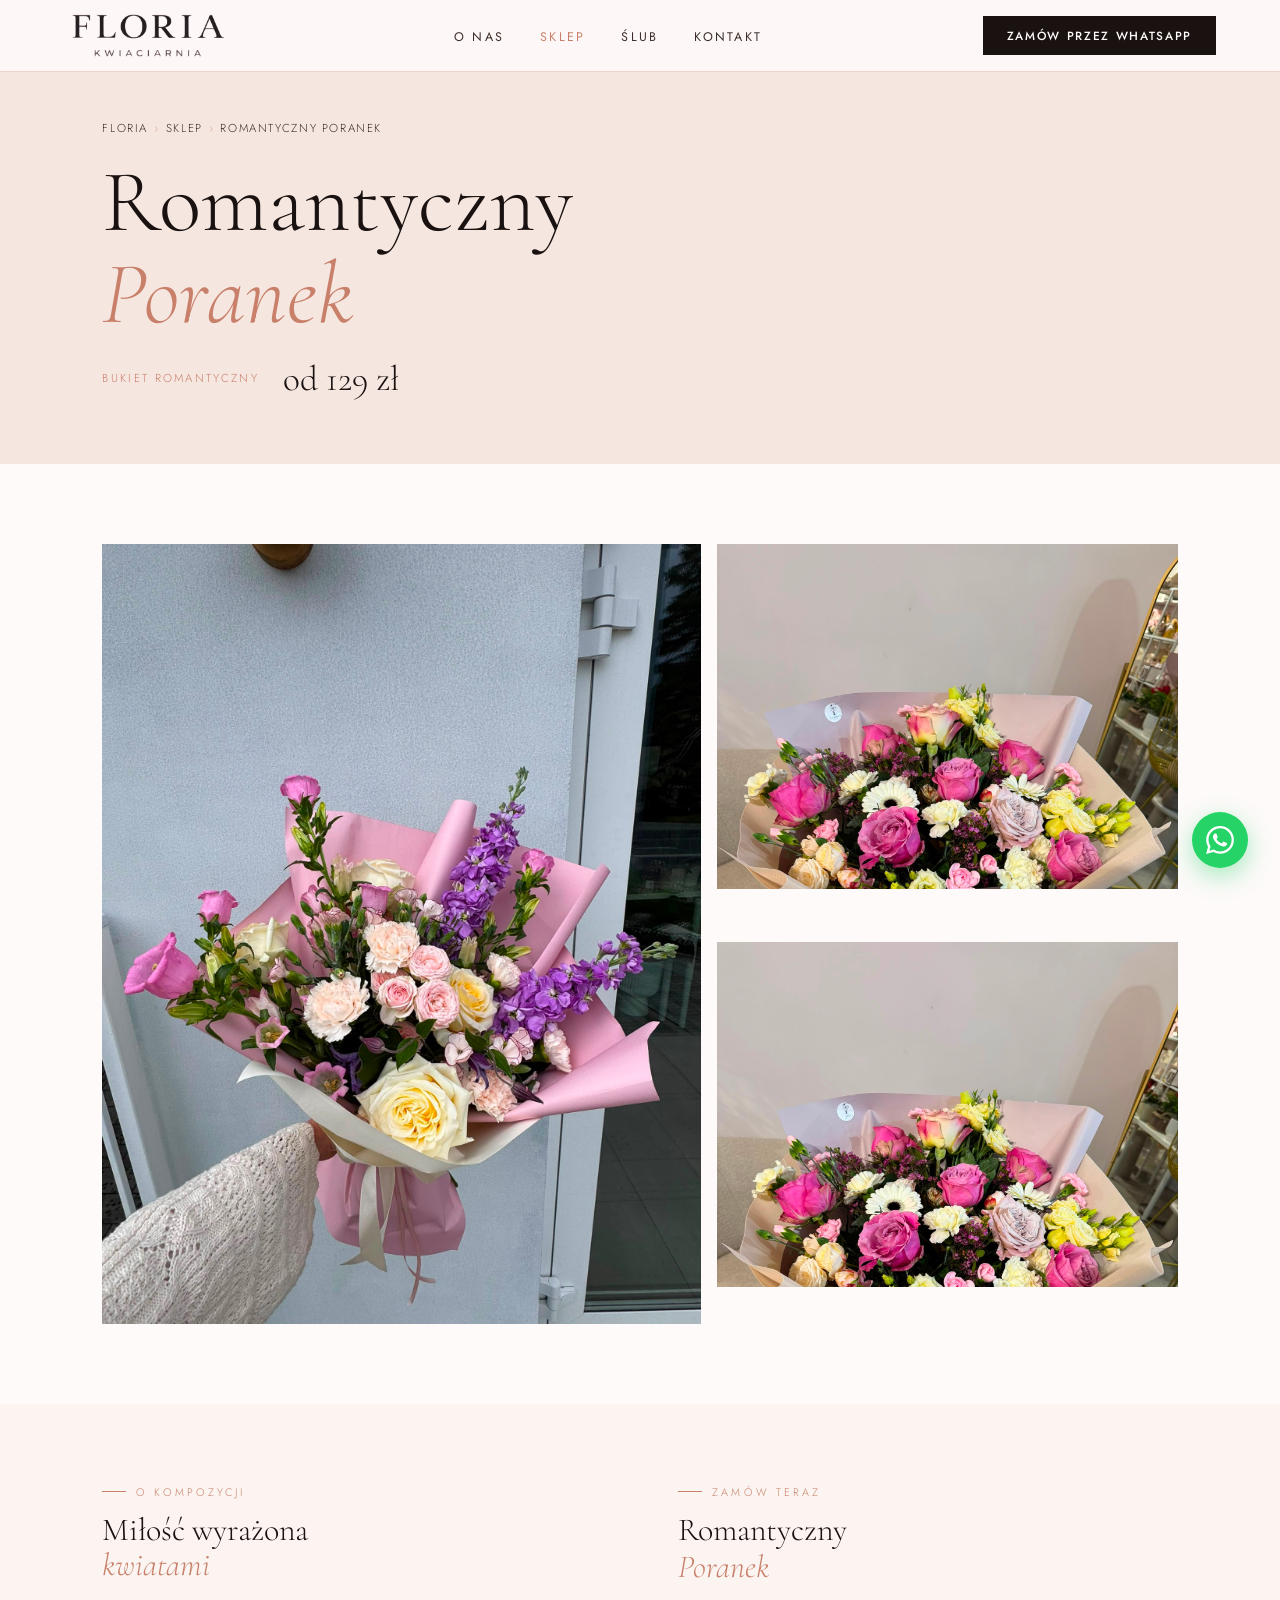
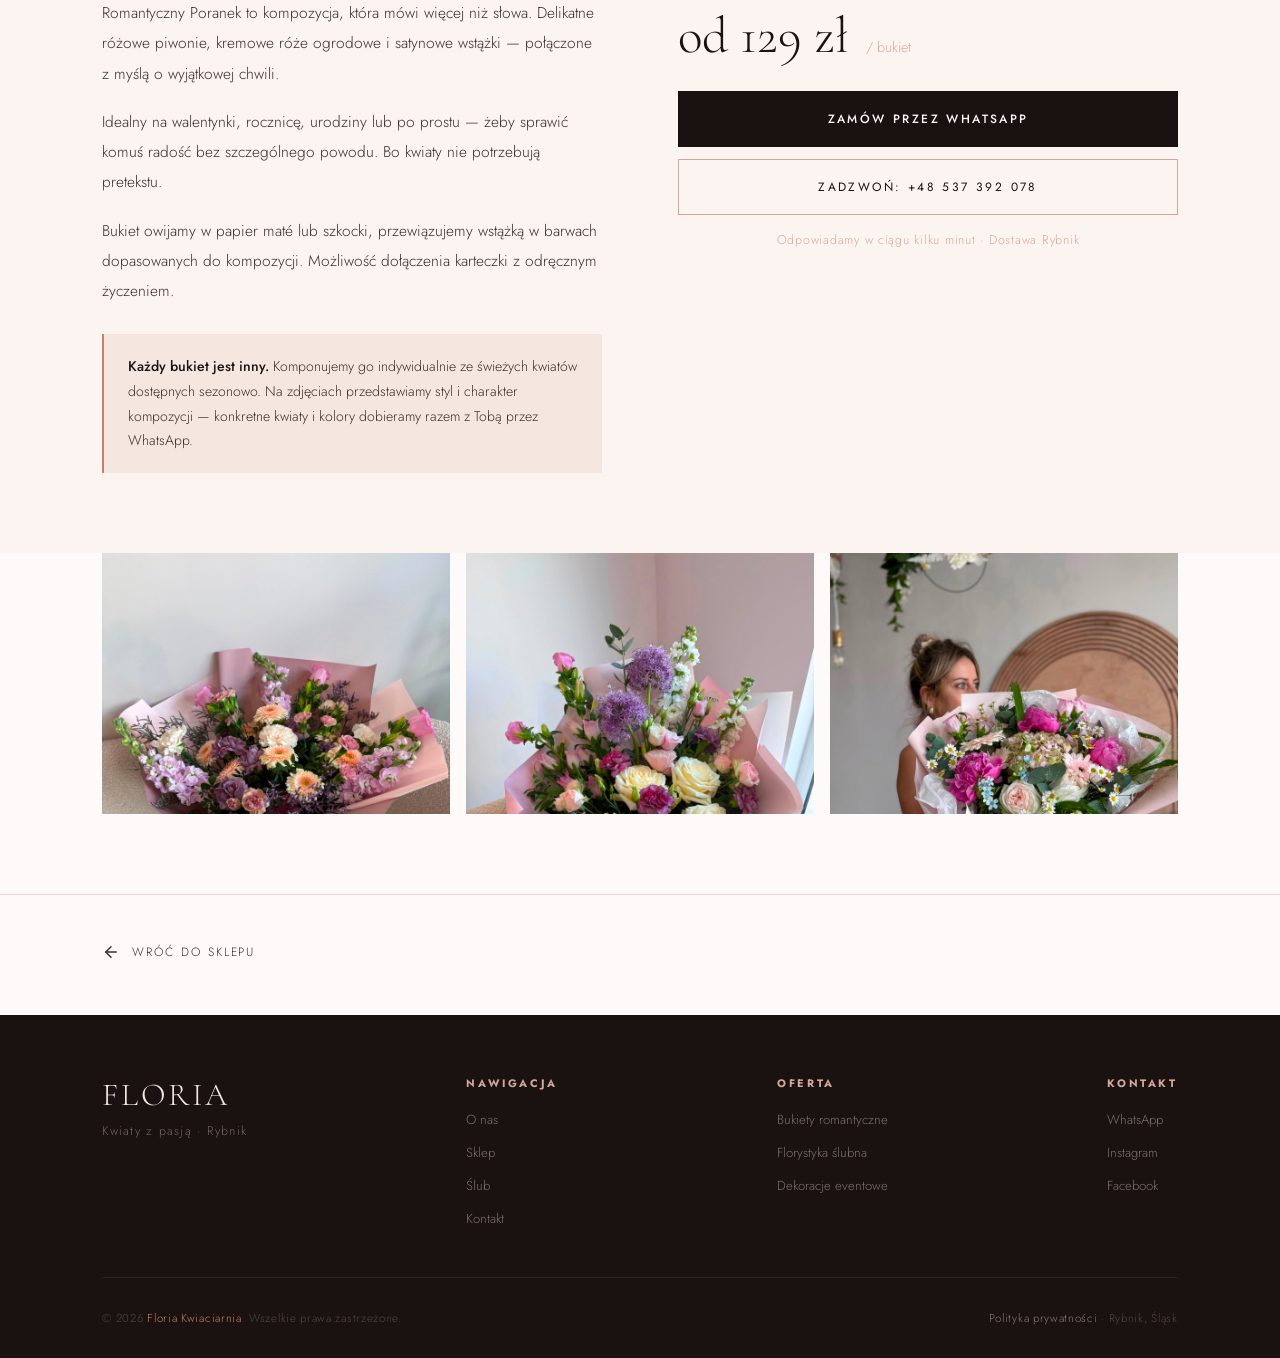
==== commit 407c2f20: "Fix privacy policy link visibility in all footers Co-Authored-By: Claude Sonnet 4.6 <noreply@anthrop" ====
--- a/bukiet-romantyczny-poranek.html
+++ b/bukiet-romantyczny-poranek.html
@@ -152,7 +152,7 @@
   </div>
   <div class="footer-bottom">
     <div class="footer-copy">© 2026 <span>Floria Kwiaciarnia</span>. Wszelkie prawa zastrzeżone.</div>
-    <div class="footer-copy"><a href="polityka-prywatnosci.html" style="color:inherit;text-decoration:none;opacity:.6;">Polityka prywatności</a> · Rybnik, Śląsk</div>
+    <div class="footer-copy"><a href="polityka-prywatnosci.html" style="color:rgba(245,230,224,.5);text-decoration:none;">Polityka prywatności</a> · Rybnik, Śląsk</div>
   </div>
 </footer>
 
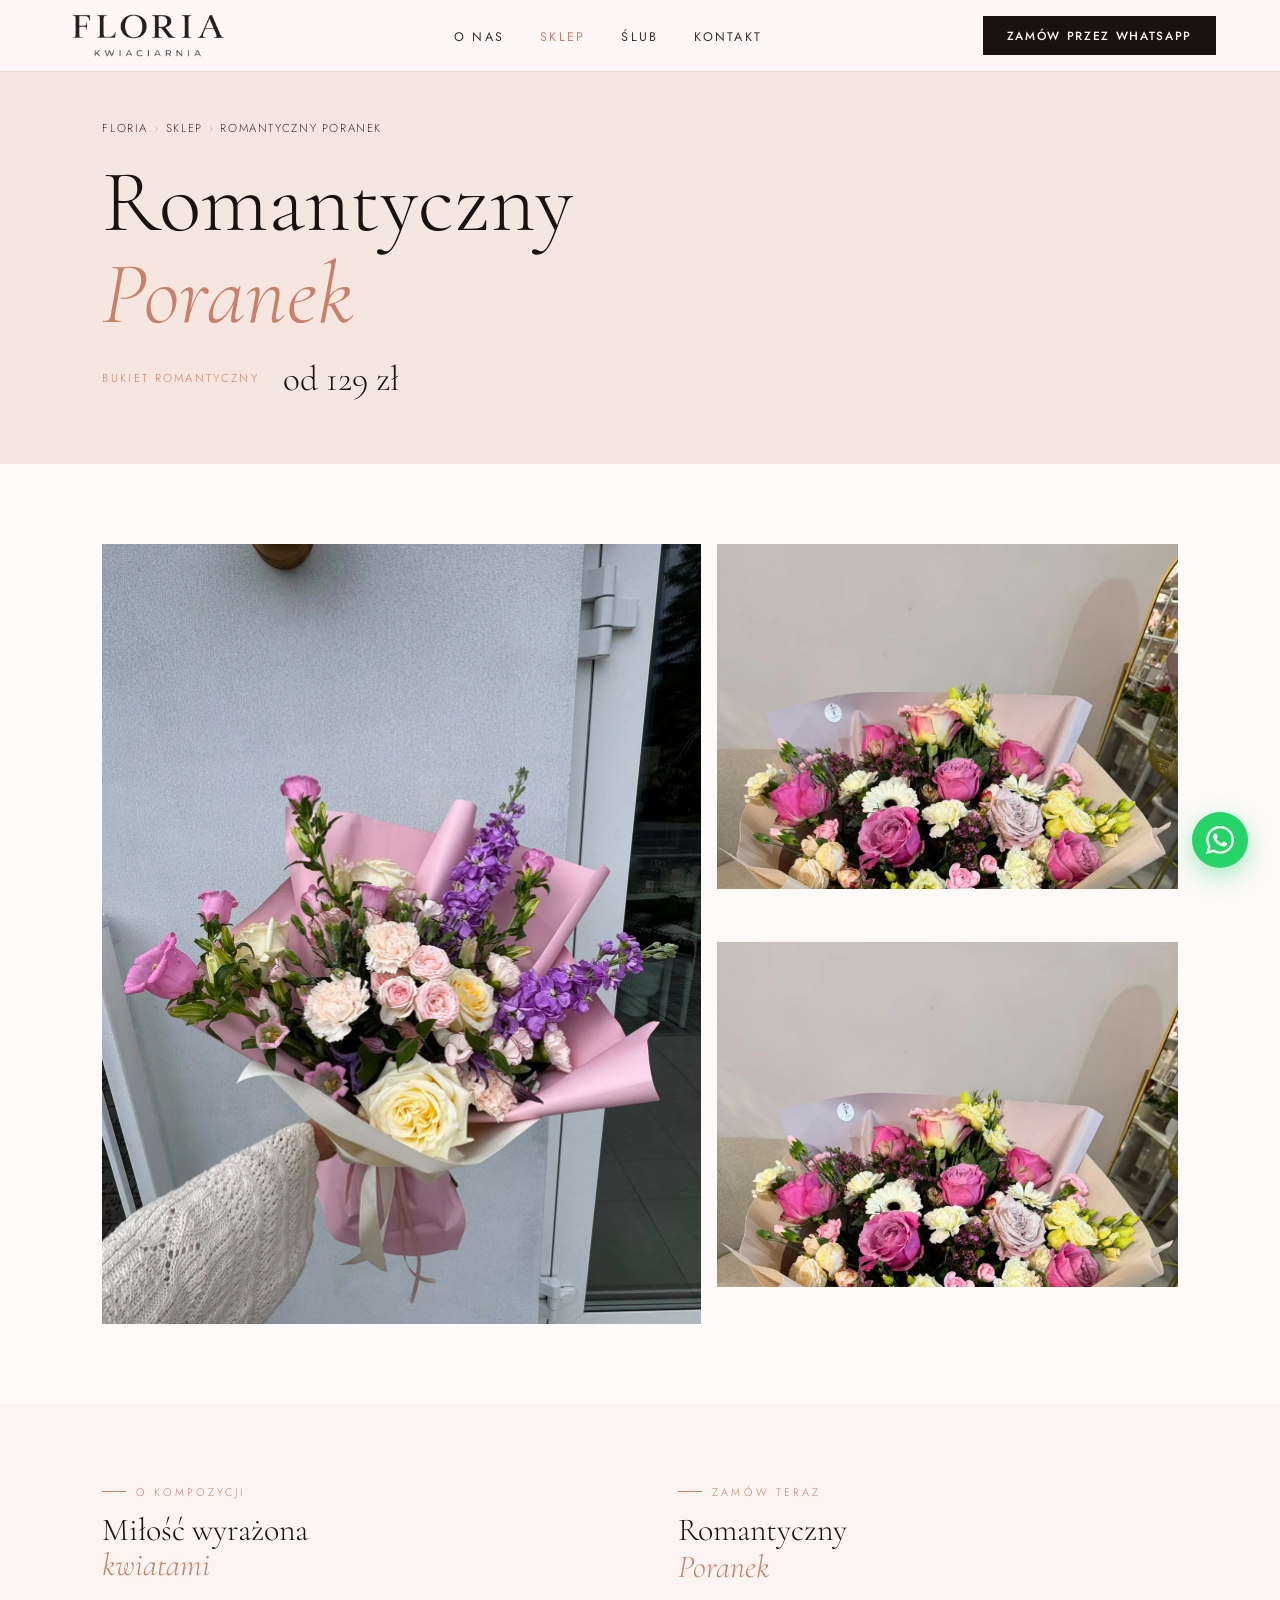
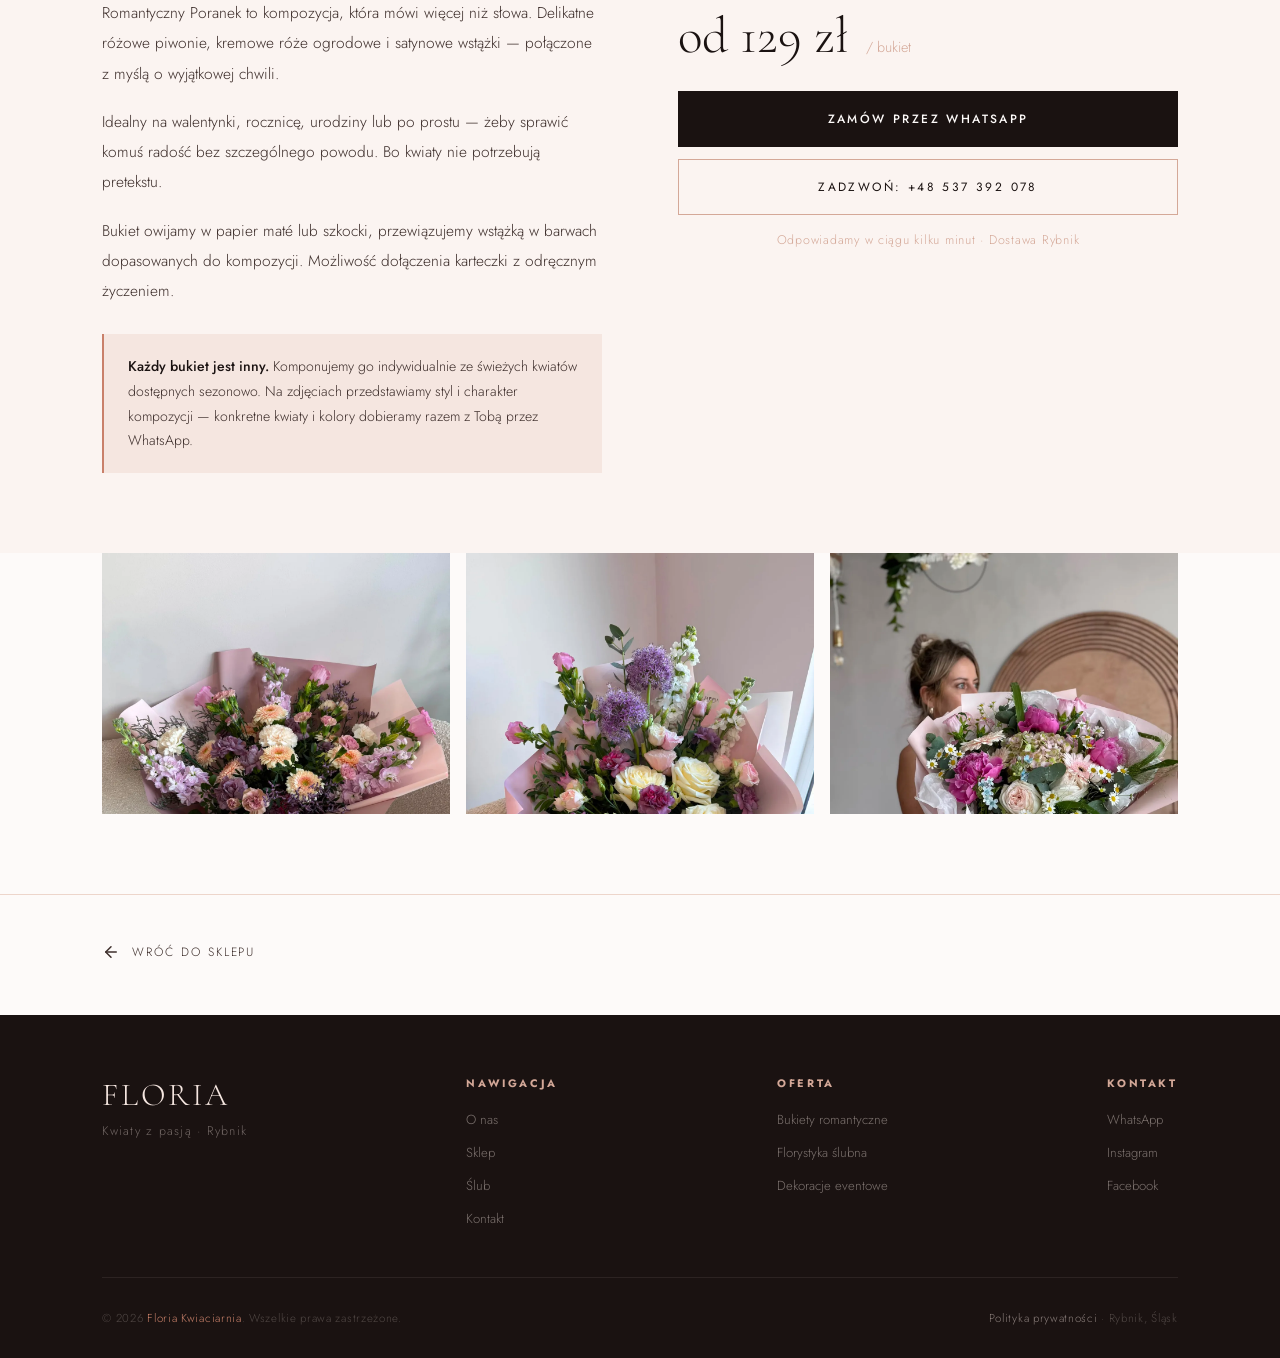
==== commit 145d0c00: "Final QA pass: WebP images, favicon, OG image, reduced-motion, postal code fix, typos, perf tweaks" ====
--- a/bukiet-romantyczny-poranek.html
+++ b/bukiet-romantyczny-poranek.html
@@ -6,6 +6,8 @@
   <title>Romantyczny Poranek — Bukiet kwiatów | Floria Kwiaciarnia Rybnik</title>
   <meta name="description" content="Romantyczny bukiet z różowych peonii, hortensji i delikatnych róż. Zamów przez WhatsApp — dostawa kwiatów Rybnik tego samego dnia. Floria Kwiaciarnia Rybnik."/>
   <link rel="canonical" href="https://kwiaciarniafloria.pl/bukiet-romantyczny-poranek.html"/>
+  <link rel="icon" type="image/png" href="favicon.png"/>
+  <link rel="apple-touch-icon" href="apple-touch-icon.png"/>
   <link rel="stylesheet" href="shared.css"/>
 </head>
 <body>
@@ -13,7 +15,7 @@
 
 <nav id="mainNav">
   <a href="index.html" class="nav-logo" aria-label="Floria – strona główna">
-    <img src="images/logo-floria-nav.png" alt="Floria Kwiaciarnia Rybnik" width="160" height="80" loading="eager"/>
+    <img src="images/logo-floria-nav.webp" alt="Floria Kwiaciarnia Rybnik" width="160" height="80" loading="eager"/>
   </a>
   <ul class="nav-links">
     <li><a href="index.html#o-nas">O nas</a></li>
@@ -58,13 +60,13 @@
 <section class="product-gallery">
   <div class="product-gallery-inner">
     <div class="product-gallery-main fade-up">
-      <img src="images/IMG-20260608-WA0166.jpg" alt="Romantyczny Poranek — bukiet różowych kwiatów Floria Rybnik" loading="eager"/>
+      <img src="images/IMG-20260608-WA0166.webp" alt="Romantyczny Poranek — bukiet różowych kwiatów Floria Rybnik" loading="eager"/>
     </div>
     <div class="product-gallery-thumb fade-up">
-      <img src="images/IMG-20260608-WA0249.jpg" alt="Bukiet romantyczny — różowe róże i hortensje" loading="lazy"/>
+      <img src="images/IMG-20260608-WA0249.webp" alt="Bukiet romantyczny — różowe róże i hortensje" loading="lazy"/>
     </div>
     <div class="product-gallery-thumb fade-up">
-      <img src="images/IMG-20260608-WA0205.jpg" alt="Bukiet romantyczny — piwonie i kwiaty sezonowe" loading="lazy"/>
+      <img src="images/IMG-20260608-WA0205.webp" alt="Bukiet romantyczny — piwonie i kwiaty sezonowe" loading="lazy"/>
     </div>
   </div>
 </section>
@@ -97,13 +99,13 @@
 <section class="product-gallery" style="padding-top:0;">
   <div class="product-gallery-inner" style="grid-template-columns:repeat(3,1fr);grid-template-rows:auto;">
     <div class="product-gallery-thumb fade-up">
-      <img src="images/IMG-20260608-WA0155.jpg" alt="Bukiet romantyczny — mieszanka pastelowych kwiatów" loading="lazy"/>
+      <img src="images/IMG-20260608-WA0155.webp" alt="Bukiet romantyczny — mieszanka pastelowych kwiatów" loading="lazy"/>
     </div>
     <div class="product-gallery-thumb fade-up">
-      <img src="images/IMG-20260608-WA0163.jpg" alt="Romantyczny bukiet z białymi różami i lawendą" loading="lazy"/>
+      <img src="images/IMG-20260608-WA0163.webp" alt="Romantyczny bukiet z białymi różami i lawendą" loading="lazy"/>
     </div>
     <div class="product-gallery-thumb fade-up">
-      <img src="images/IMG-20260608-WA0170.jpg" alt="Luksusowy bukiet piwonii i stokrotek" loading="lazy"/>
+      <img src="images/IMG-20260608-WA0170.webp" alt="Luksusowy bukiet piwonii i stokrotek" loading="lazy"/>
     </div>
   </div>
 </section>
@@ -161,7 +163,7 @@
 </a>
 
 <script>
-  window.addEventListener('scroll', () => { document.getElementById('mainNav').classList.toggle('scrolled', window.scrollY > 40); });
+  window.addEventListener('scroll', () => { document.getElementById('mainNav').classList.toggle('scrolled', window.scrollY > 40); }, { passive: true });
   function toggleMenu() { const m = document.getElementById('mobileMenu'), b = document.getElementById('hamburger'), o = m.classList.toggle('open'); b.setAttribute('aria-expanded', String(o)); b.setAttribute('aria-label', o ? 'Zamknij menu' : 'Otwórz menu'); }
   function closeMenu() { document.getElementById('mobileMenu').classList.remove('open'); const b = document.getElementById('hamburger'); b.setAttribute('aria-expanded','false'); b.setAttribute('aria-label','Otwórz menu'); }
   const obs = new IntersectionObserver(es => es.forEach(e => { if (e.isIntersecting) { e.target.classList.add('visible'); obs.unobserve(e.target); } }), { threshold: 0.1 });
--- a/shared.css
+++ b/shared.css
@@ -284,3 +284,14 @@
     grid-column: 1 / -1;
   }
 }
+
+/* ── REDUCED MOTION ── */
+@media (prefers-reduced-motion: reduce) {
+  html { scroll-behavior: auto; }
+  *, *::before, *::after {
+    animation-duration: .01ms !important;
+    animation-iteration-count: 1 !important;
+    transition-duration: .01ms !important;
+  }
+  .fade-up { opacity: 1; transform: none; }
+}
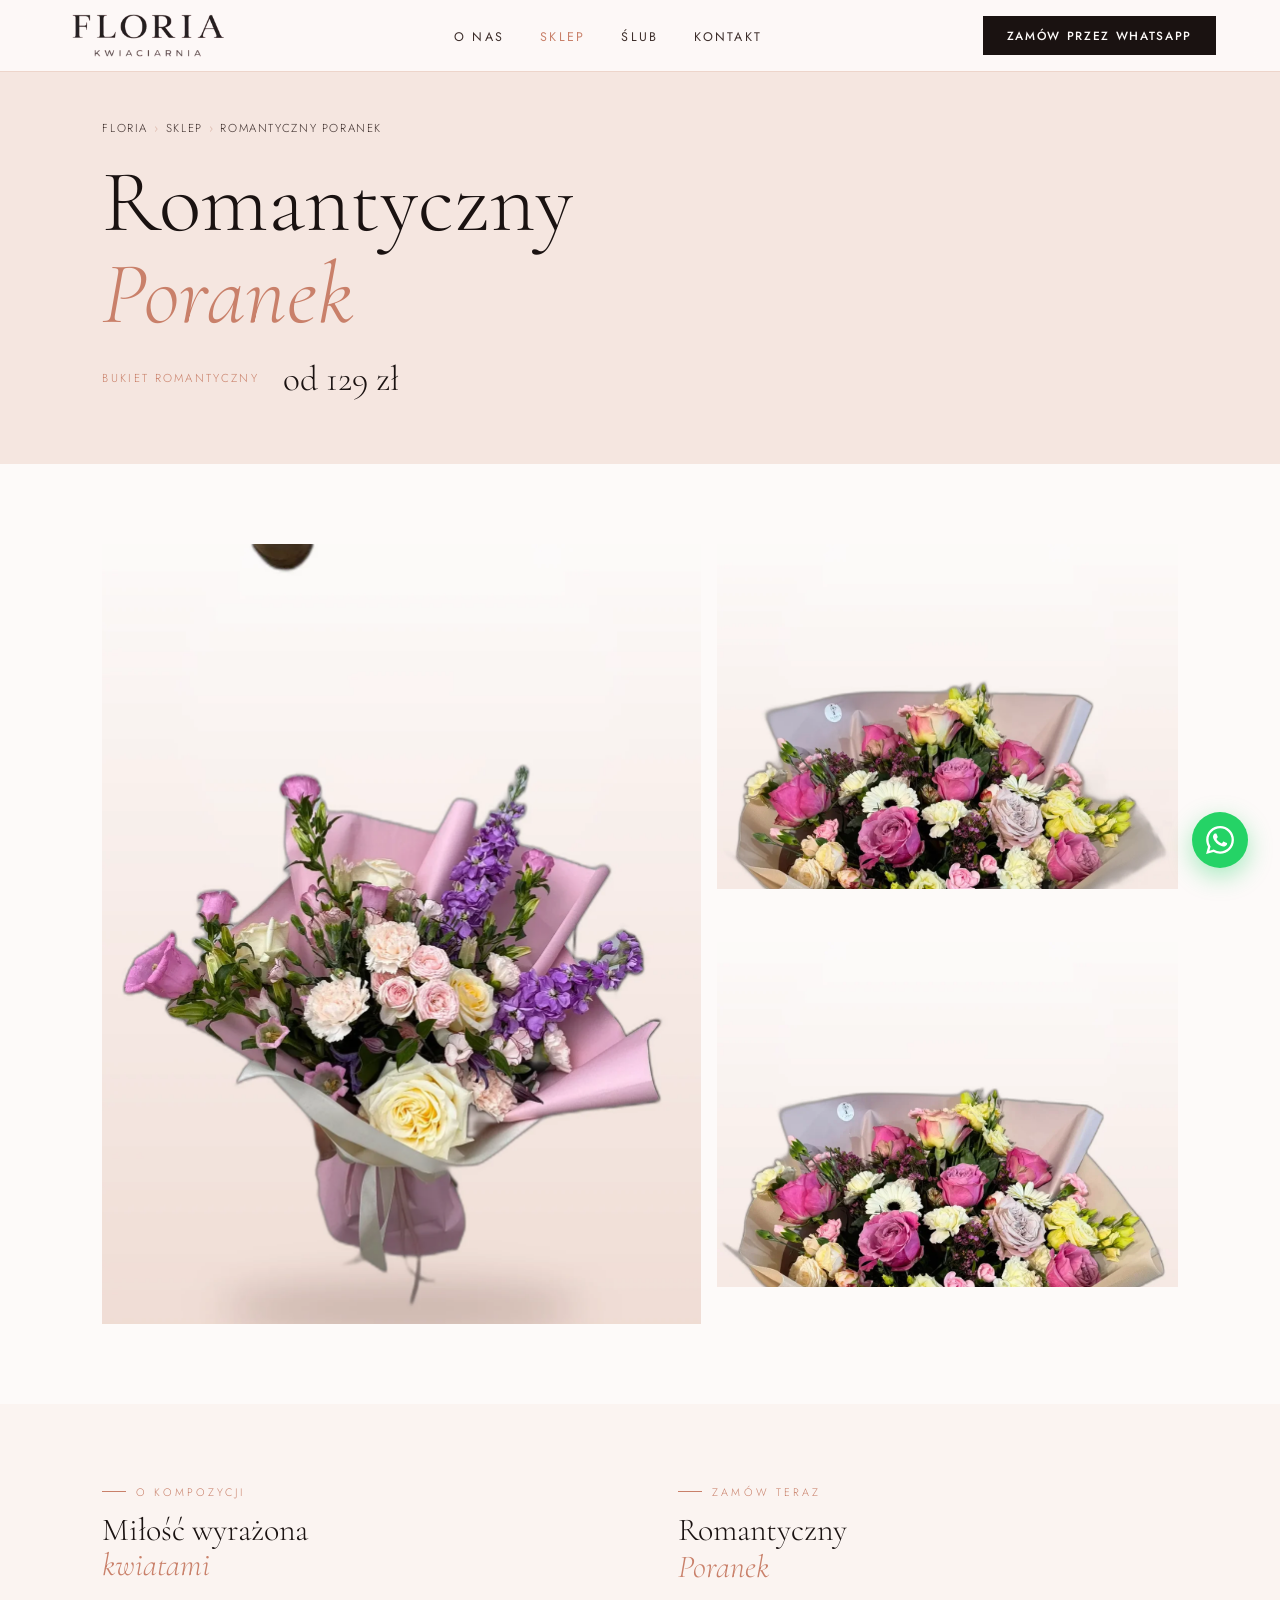
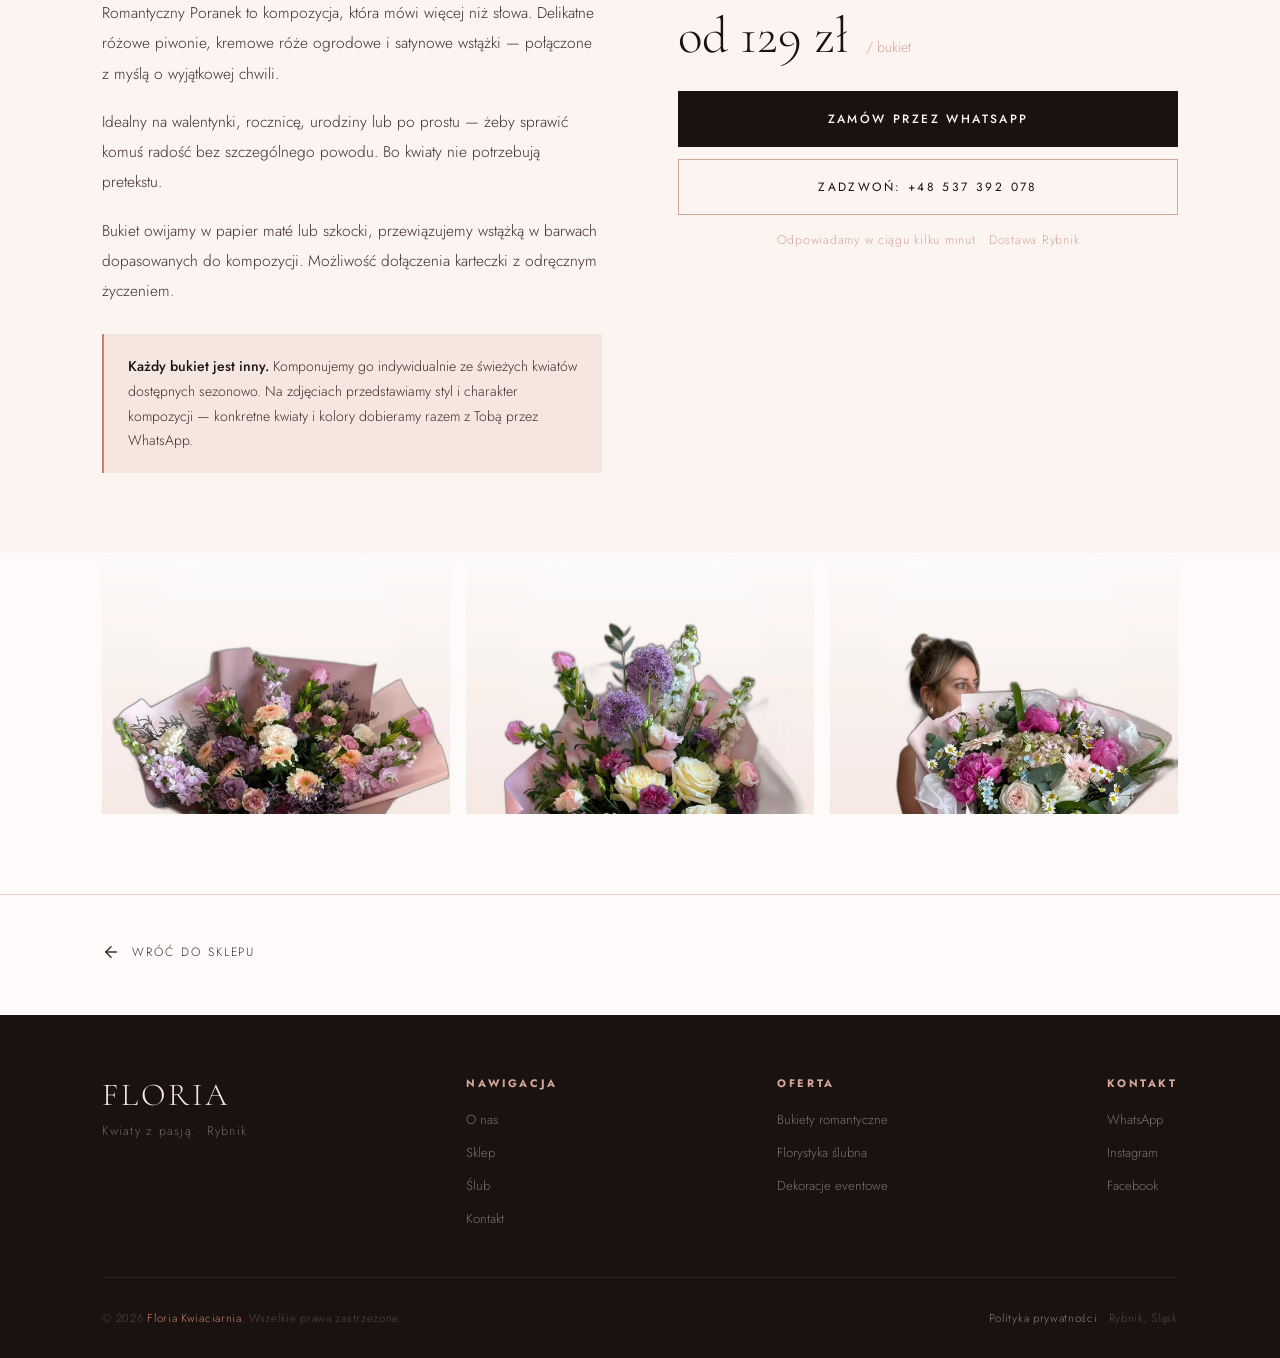
==== commit 52373bf4: "Studyjne tla wszystkich 30 zdjec: AI-wyciecie bukietow + pudrowy gradient z cieniem, nowe kadry kart" ====
--- a/bukiet-romantyczny-poranek.html
+++ b/bukiet-romantyczny-poranek.html
@@ -60,13 +60,13 @@
 <section class="product-gallery">
   <div class="product-gallery-inner">
     <div class="product-gallery-main fade-up">
-      <img src="images/IMG-20260608-WA0166.webp" alt="Romantyczny Poranek — bukiet różowych kwiatów Floria Rybnik" loading="eager"/>
+      <img src="images/IMG-20260608-WA0166-studio.webp" alt="Romantyczny Poranek — bukiet różowych kwiatów Floria Rybnik" loading="eager"/>
     </div>
     <div class="product-gallery-thumb fade-up">
-      <img src="images/IMG-20260608-WA0249.webp" alt="Bukiet romantyczny — różowe róże i hortensje" loading="lazy"/>
+      <img src="images/IMG-20260608-WA0249-studio.webp" alt="Bukiet romantyczny — różowe róże i hortensje" loading="lazy"/>
     </div>
     <div class="product-gallery-thumb fade-up">
-      <img src="images/IMG-20260608-WA0205.webp" alt="Bukiet romantyczny — piwonie i kwiaty sezonowe" loading="lazy"/>
+      <img src="images/IMG-20260608-WA0205-studio.webp" alt="Bukiet romantyczny — piwonie i kwiaty sezonowe" loading="lazy"/>
     </div>
   </div>
 </section>
@@ -99,13 +99,13 @@
 <section class="product-gallery" style="padding-top:0;">
   <div class="product-gallery-inner" style="grid-template-columns:repeat(3,1fr);grid-template-rows:auto;">
     <div class="product-gallery-thumb fade-up">
-      <img src="images/IMG-20260608-WA0155.webp" alt="Bukiet romantyczny — mieszanka pastelowych kwiatów" loading="lazy"/>
+      <img src="images/IMG-20260608-WA0155-studio.webp" alt="Bukiet romantyczny — mieszanka pastelowych kwiatów" loading="lazy"/>
     </div>
     <div class="product-gallery-thumb fade-up">
-      <img src="images/IMG-20260608-WA0163.webp" alt="Romantyczny bukiet z białymi różami i lawendą" loading="lazy"/>
+      <img src="images/IMG-20260608-WA0163-studio.webp" alt="Romantyczny bukiet z białymi różami i lawendą" loading="lazy"/>
     </div>
     <div class="product-gallery-thumb fade-up">
-      <img src="images/IMG-20260608-WA0170.webp" alt="Luksusowy bukiet piwonii i stokrotek" loading="lazy"/>
+      <img src="images/IMG-20260608-WA0170-studio.webp" alt="Luksusowy bukiet piwonii i stokrotek" loading="lazy"/>
     </div>
   </div>
 </section>
